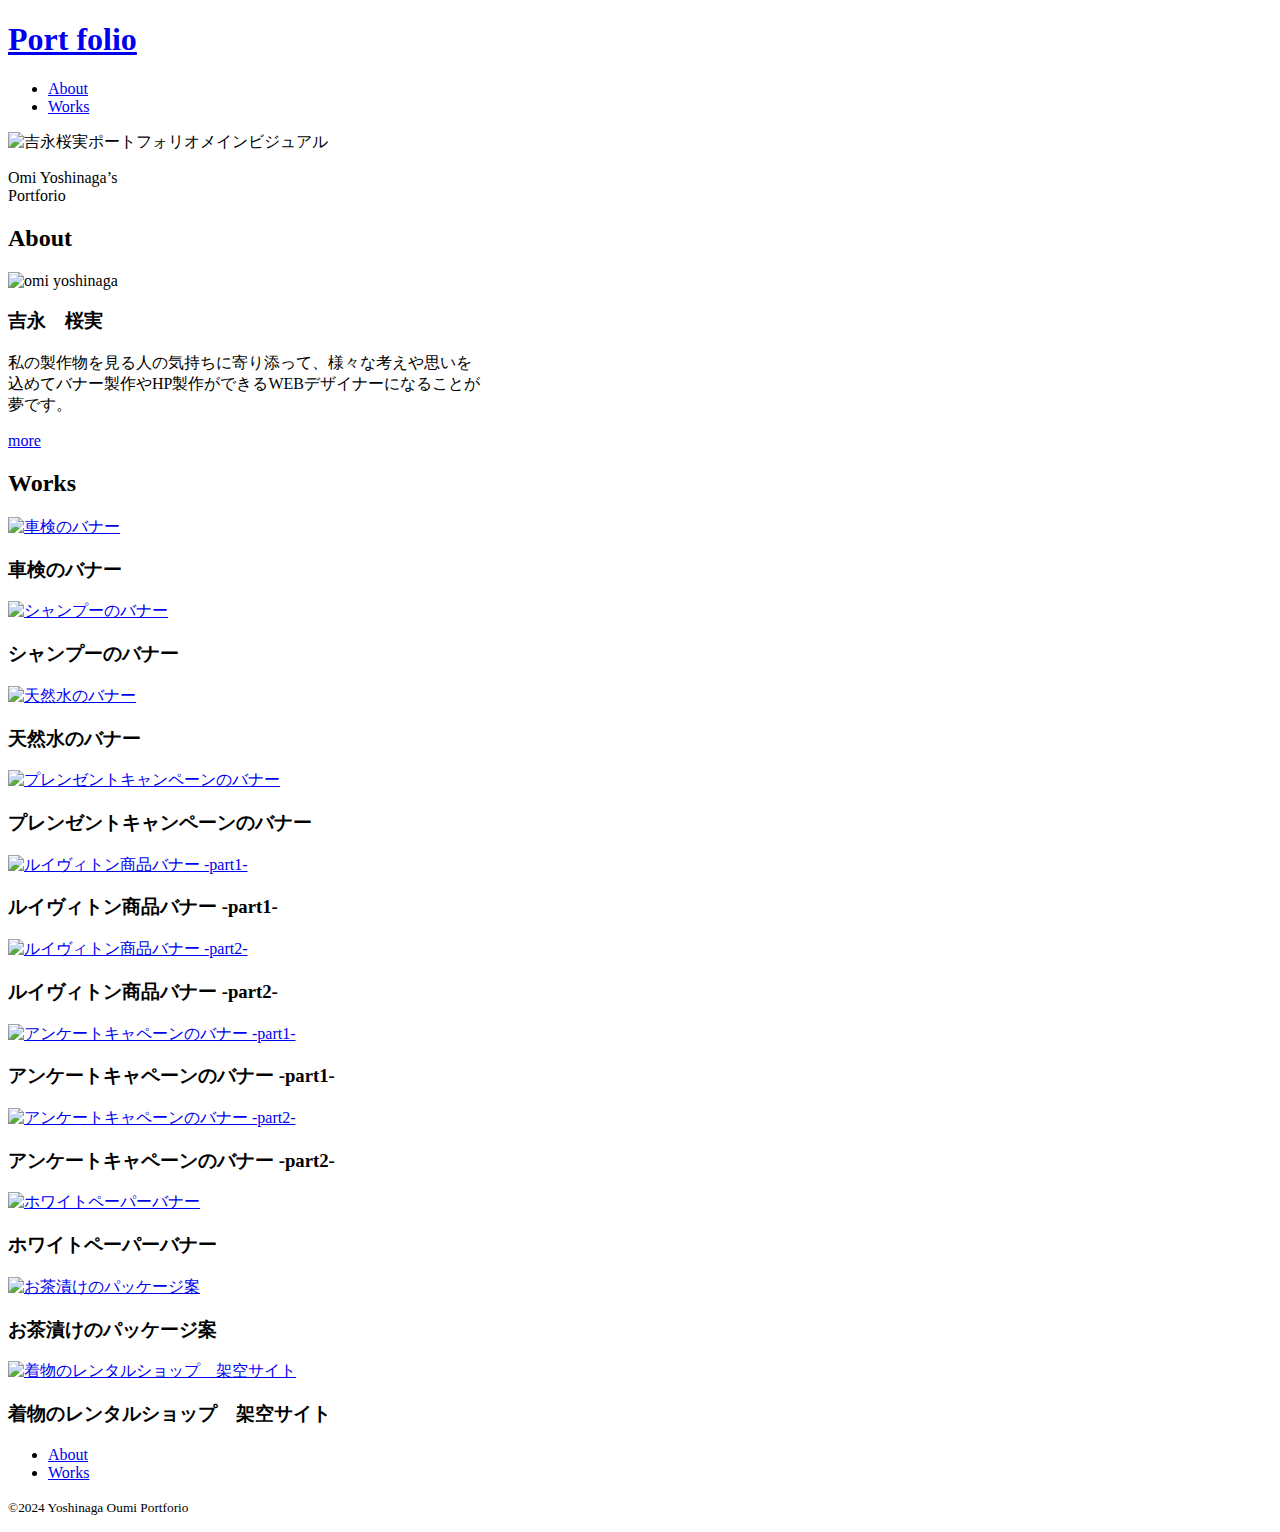
==== index.html @ c27d8c62 "Create index.html" ====
<!doctype html>
<html lang="ja">
	<head>
		<meta charset="UTF-8">
		<title>吉永桜実 ポートフォリオ</title>
		<meta name="description" content="説明文です">
		<link rel="preconnect" href="https://fonts.googleapis.com">
		<link rel="preconnect" href="https://fonts.gstatic.com" crossorigin>
		<link href="https://fonts.googleapis.com/css2?family=Noto+Sans+JP:wght@100..900&family=Shippori+Mincho+B1:wght@400;500;600;700;800&display=swap" rel="stylesheet">
		<link rel="stylesheet" href="css/reset.css">
		<link rel="stylesheet" href="css/style.css">
		
	</head>
	<body>
		<header>
			<a href="index.html"><h1>Port folio</h1></a>
			<nav>
				<ul class="nav">
					<li class="navitem"><a href="#about">About</a></li>
					<li class="navitem"><a href="#works">Works</a></li>
				</ul>
			</nav>
		</header>
		<main>
			<div class="mainvisualbox">
				<img class="mainvisual" src="img/mainvisual.png" alt="吉永桜実ポートフォリオメインビジュアル">
				<p class="mainvisualtext">
					Omi Yoshinaga’s<br>
					Portforio
				
				</p>
			</div>
		
			<section id="about">
				<h2>About</h2>
				<div class="aboutcontent">
					<img class="aboutimg" src="img/profile.png" alt="omi yoshinaga">
					<div class="abouttextbox">
						<h3 class="name">吉永　桜実</h3>
						<p class="abouttext">
											私の製作物を見る人の気持ちに寄り添って、様々な考えや思いを<br>
											込めてバナー製作やHP製作ができるWEBデザイナーになることが<br>
											夢です。<br>
											
						</p>
							<div class="aboutmore">
								<a href="page12.html">
									<div class="more"><p>more</p></div>
									<div class="arrow"></div>
								</a>
							</div>
					</div>				
				</div>	
			</section>
			<section id="works">
				<h2>Works</h2>
					<div class="workscontent">
						<div class="worksbox">
							<a href="page2.html"><img class="worksimg" src="img/bunner1.png" alt="車検のバナー"></a>
							<h3 ciass="workstitle">車検のバナー</h3>
						</div>
						<div class="worksbox">
							<a href="page3.html"><img class="worksimg" src="img/bunner2.png" alt="シャンプーのバナー"></a>
							<h3>シャンプーのバナー</h3>
						</div>
						<div class="worksbox">
							<a href="page4.html"><img class="worksimg" src="img/bunner3.png" alt="天然水のバナー"></a>
							<h3>天然水のバナー</h3>
						</div>	
					</div>
					<div class="workscontent">
						<div class="worksbox">
							<a href="page5.html"><img class="worksimg" src="img/bunner4.png" alt="プレンゼントキャンペーンのバナー"></a>
							<h3 class="workstitle3">プレンゼントキャンペーンのバナー</h3>
						</div>
						<div class="worksbox">
							<a href="page6.html"><img class="worksimg" src="img/bunner5.jpg" alt="ルイヴィトン商品バナー -part1-"></a>
							<h3>ルイヴィトン商品バナー -part1-</h3>
						</div>
						<div class="worksbox">
							<a href="page7.html"><img class="worksimg" src="img/bunner6.png" alt="ルイヴィトン商品バナー -part2-"></a>
							<h3>ルイヴィトン商品バナー -part2-</h3>
						</div>	
					</div>
					<div class="workscontent">
						<div class="worksbox">
							<a href="page8.html"><img class="worksimg" src="img/bunner7.jpg" alt="アンケートキャペーンのバナー -part1-"></a>
							<h3>アンケートキャペーンのバナー -part1-</h3>
						</div>
						<div class="worksbox">
							<a href="page9.html"><img class="worksimg" src="img/bunner8.jpg" alt="アンケートキャペーンのバナー -part2-"></a>
							<h3>アンケートキャペーンのバナー -part2-</h3>
						</div>
						<div class="worksbox">
							<a href="page10.html"><img class="worksimg" src="img/bunner9.png" alt="ホワイトペーパーバナー"></a>
							<h3 class="workstitle9">ホワイトペーパーバナー</h3>
						</div>	
					</div>
					<div class="workscontentbottom">
						<div class="worksbox-package">
							<a href="page11.html"><img class="worksimg" src="img/package.jpg" alt="お茶漬けのパッケージ案"></a>
							<h3>お茶漬けのパッケージ案</h3>
						</div>
						<div class="worksbox">
							<a href="hp/index.html"><img class="worksimg" src="img/website.png" alt="着物のレンタルショップ　架空サイト"></a>
							<h3 class="workstitle11">着物のレンタルショップ　架空サイト</h3>
						</div>
					</div>
			</section>
		</main>
		<fotter>
			<div class="footer">
				<nav>
					<ul class="footer-nav">
						<li class="footer-navitem"><a href="#about">About</a></li>
						<li class="footer-navitem"><a href="#works">Works</a></li>
					</ul>
				</nav>
				<p><small>&copy;2024 Yoshinaga Oumi Portforio</small></p>
			</div>
		</fotter>
	</body>
</html>
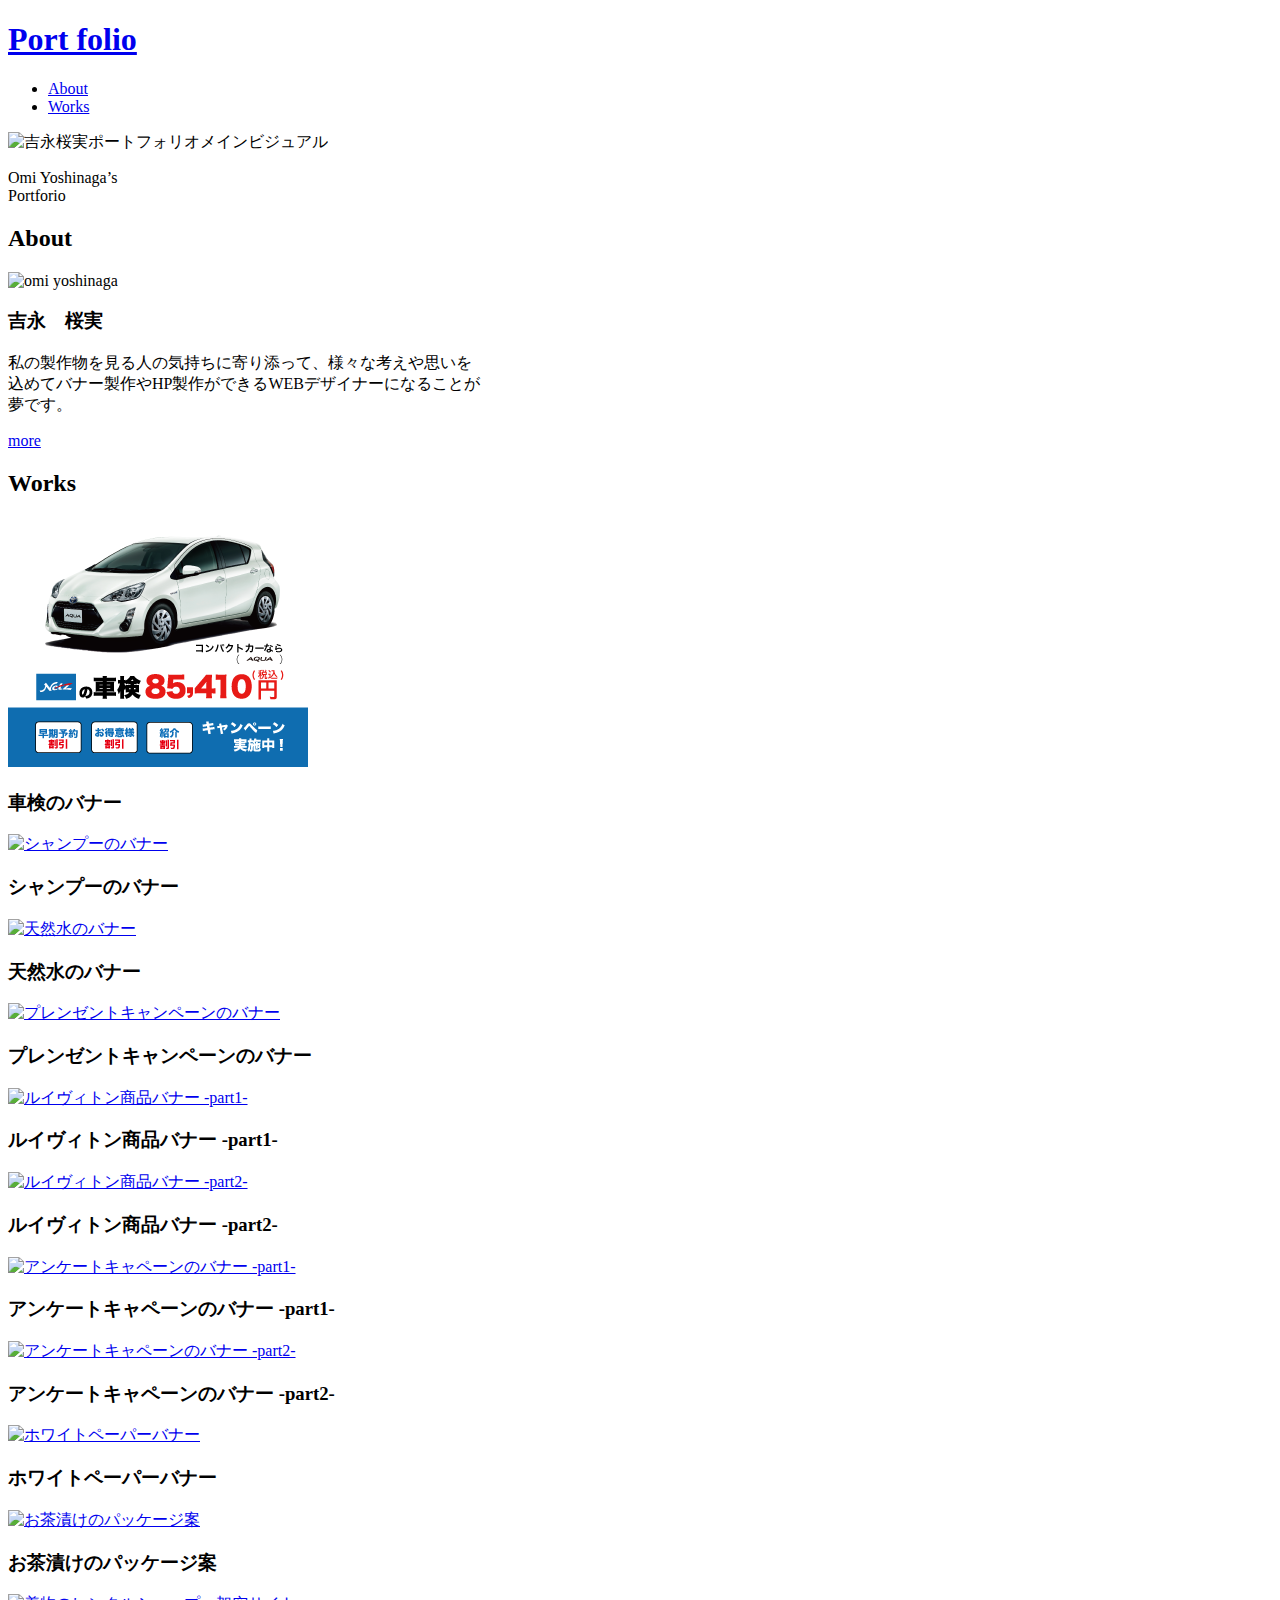
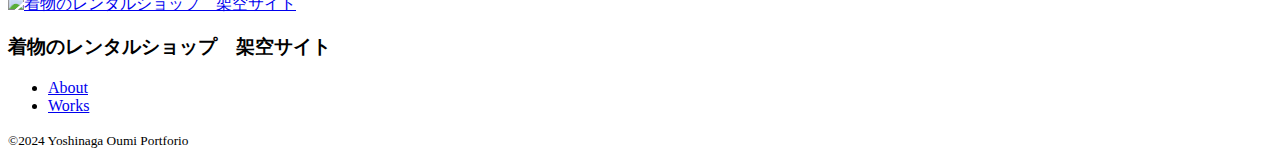
==== commit 2a873bbe: "Update index.html" ====
--- a/index.html
+++ b/index.html
@@ -56,7 +56,7 @@
 				<h2>Works</h2>
 					<div class="workscontent">
 						<div class="worksbox">
-							<a href="page2.html"><img class="worksimg" src="img/bunner1.png" alt="車検のバナー"></a>
+							<a href="page2.html"><img class="worksimg" src="bunner1.png" alt="車検のバナー"></a>
 							<h3 ciass="workstitle">車検のバナー</h3>
 						</div>
 						<div class="worksbox">
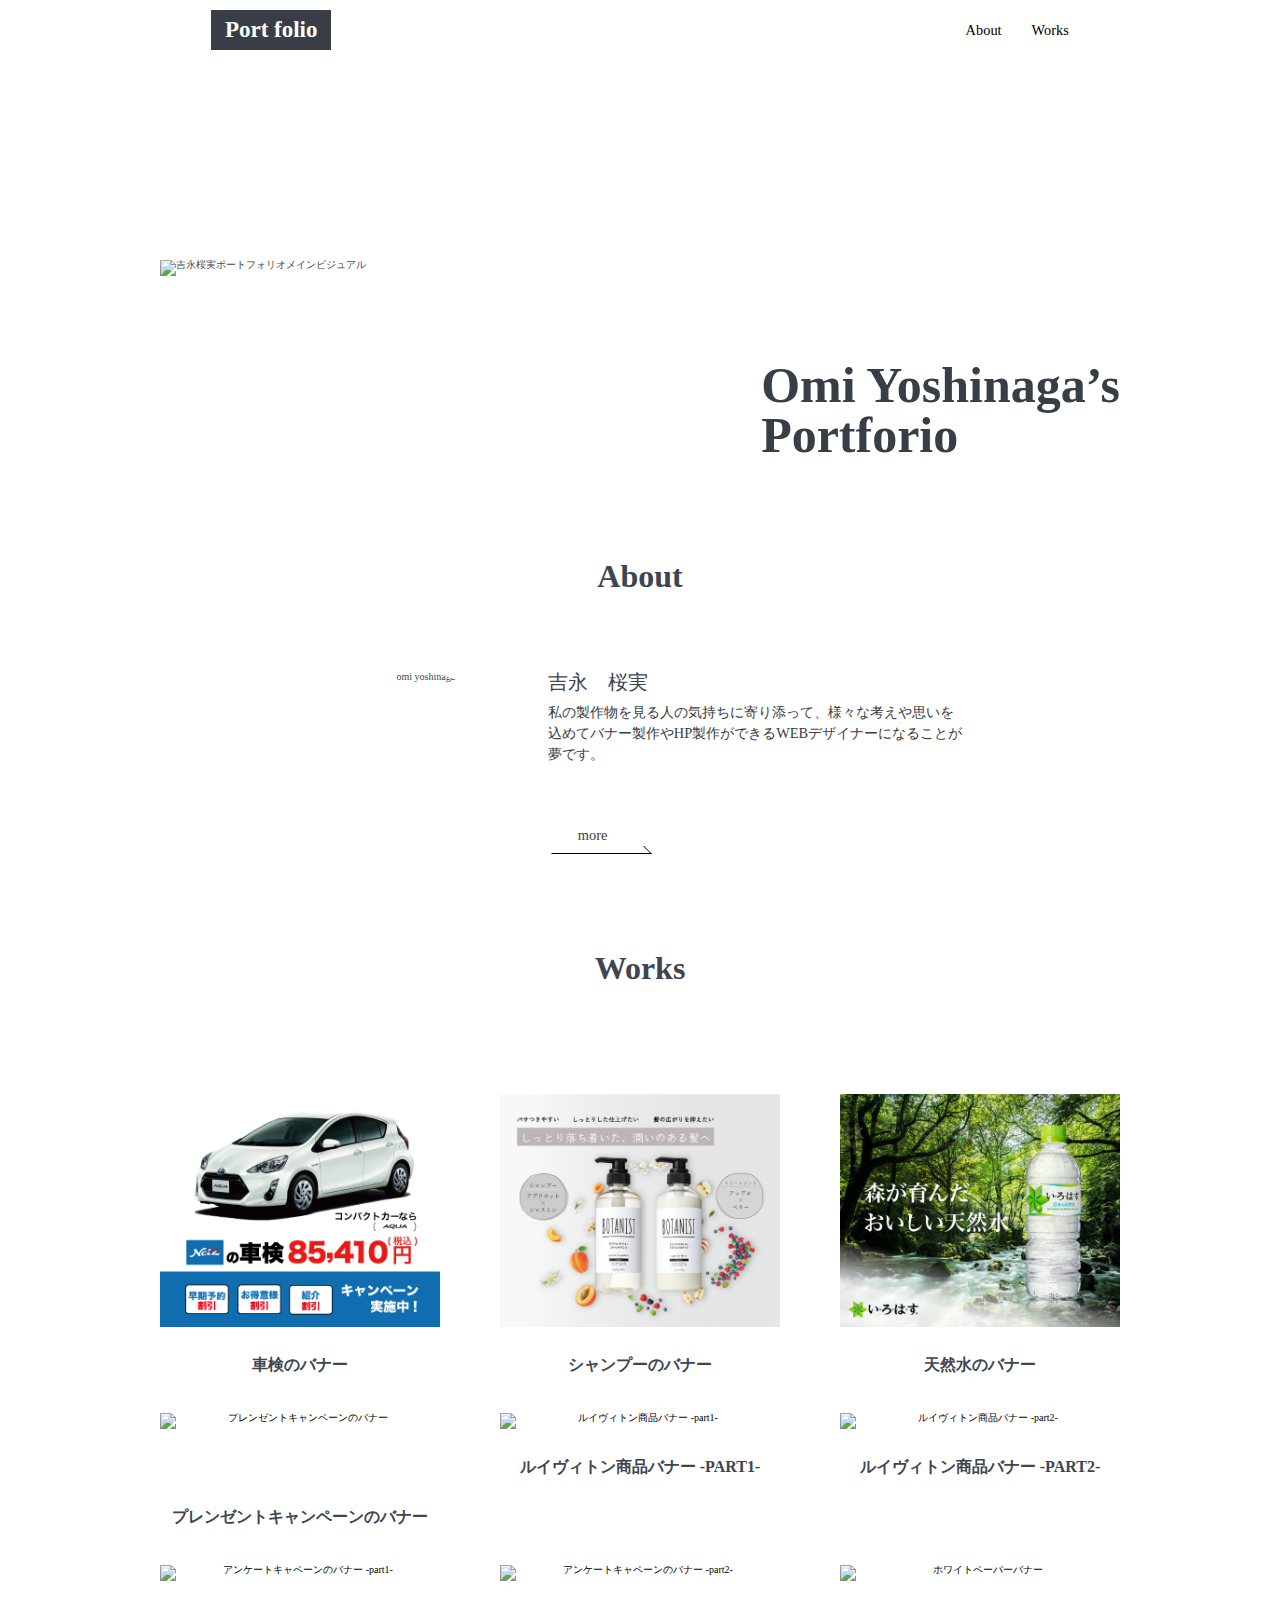
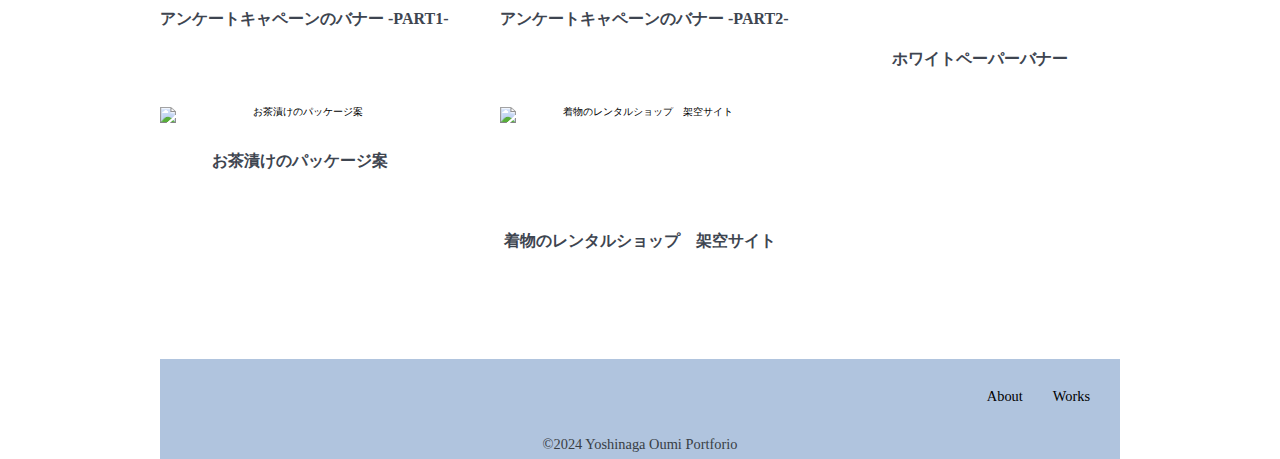
==== commit 68356146: "Update index.html" ====
--- a/index.html
+++ b/index.html
@@ -56,7 +56,7 @@
 				<h2>Works</h2>
 					<div class="workscontent">
 						<div class="worksbox">
-							<a href="page2.html"><img class="worksimg" src="bunner1.png" alt="車検のバナー"></a>
+							<a href="page2.html"><img class="worksimg" src="img/bunner1.png" alt="車検のバナー"></a>
 							<h3 ciass="workstitle">車検のバナー</h3>
 						</div>
 						<div class="worksbox">
--- a/css/style.css
+++ b/css/style.css
@@ -0,0 +1,333 @@
+@charset "UTF-8";
+
+*, *::before, *::after{
+	box-sizing: border-box;
+	margin: 0;
+	padding: 0;
+}
+
+.clearfix::after{
+content:"";
+display: block;
+clear: both;
+}
+
+html{
+	font-size: 62.5%;
+	width: 100%;
+	color: #3e4550;
+	font-family: "Noto Sans JP", sans-serif;
+	font-optical-sizing: auto;
+	font-weight:normal;
+	font-style: normal;
+}
+
+body{
+	font-family: "Hiragino Sans", "Hiragino Kaku Gothic ProN", Meiryo, "sans-serif";
+}
+
+h3{
+	font-size: 16px;
+	font-weight: bold;
+	text-transform: uppercase;
+	margin-bottom: 10px;
+	display: inline-block;
+}
+
+p{
+	font-size: 14.4px;
+	color: #383E45;
+	line-height: 21px;
+}
+
+a{
+	text-decoration: none;
+	color: #000;
+}
+
+a:hover{
+	transition-property: opacity;
+	transition-duration: 0.3s;
+	opacity: 0.7;
+}
+
+li{
+	list-style-type: none;
+}
+
+
+/*ヘッダー*/
+
+header{
+	width: 960px;
+	margin: 10px auto;
+	padding: 0% 4%;
+	display: flex;
+	justify-content: space-between;
+}
+
+h1{
+	width: 120px;
+	height: 40px;
+	background-color: #393E46;
+	color: #fff;
+	font-size: 23px;
+	text-align: center;
+	line-height: 40px;
+}
+
+h2{
+	font-size: 32px;
+	font-weight: bold;
+	text-align: center;
+	margin-bottom: 80px;
+}
+
+ul{
+	display: flex;
+	justify-content: space-between;
+	list-style: none;
+}
+
+.nav{
+	margin-left: 30px;
+	font-size: 14.4px;
+	line-height: 40px;
+}
+
+.navitem{
+	margin-left: 30px;
+}
+
+/*ヘッダー　ここまで*/
+
+/*メイン*/
+
+.mainvisualbox{
+	width: 960px;
+	display: flex;
+	margin: 0 auto 100px;
+	justify-content: space-between;
+}
+
+.mainvisual{
+	width: 500px;
+	display: block;
+	margin-top: 200px;
+}
+
+.mainvisualtext{
+	font-size: 50px;
+	line-height: 50px;
+	margin-top: 300px;
+	font-weight: bold;
+}
+
+/*メイン　ここまで*/
+
+/*about*/
+
+#about{
+	width: 960px;
+	margin: 80px auto;
+	padding: 0% 4%;
+}
+
+.name{
+	font-size: 20px;
+	font-weight: normal;
+}
+
+.aboutcontent{
+	display: flex;
+	justify-content: center;
+}
+
+.aboutimg{
+	width: 200px;
+	height: 200px;
+	border-radius: 50vw;
+	text-align: center;
+	margin-right: 30px;
+}
+
+.abouttext{
+	display: block;
+	margin-bottom: 30px;
+}
+
+.more{
+	font-size: 20px;
+	display: block;
+	margin: 60px 0 0 30px;
+}
+
+.arrow{
+	width: 100px;
+	height: 8px;
+	border-bottom: 1px solid #000;
+	border-right: 1px solid #000;
+	transform: skew(45deg);
+}
+/*about ここまで*/
+
+/*works*/
+
+.worksimg{
+	width: 	280px;
+	display: block;
+	margin: 30px 0;
+}
+
+.workscontent{
+	display: flex;
+	justify-content: space-between;
+}
+
+.workscontentbottom{
+	display: flex;
+}
+
+.worksbox-package{
+	margin-right: 60px;
+}
+
+#works{
+	width: 960px;
+	margin: 0 auto;
+	text-align: center;
+}
+
+.workstitle3{
+	margin-top: 50px;
+}
+
+.workstitle9{
+	margin-top: 40px;
+}
+
+.workstitle11{
+	margin-top: 80px;
+}
+
+/*works ここまで*/
+
+/*footer*/
+
+.footer{
+	display: block;
+	width: 960px;
+	height: 100px;
+	background-color: #b0c4de;
+	margin: 100px auto 0;
+}
+
+.footer-nav{
+	justify-content: flex-end;
+	font-size: 14.4px;
+}
+
+.footer-navitem{
+	margin:30px 30px 30px 0;
+	
+}
+
+small{
+	display: block;
+	text-align: center;
+}
+
+/*footer ここまで*/
+
+/*2ページ目〜11ページ目共通*/
+
+h4{
+	font-size: 20px;
+	font-weight: bold;
+	margin: 50px 0;
+}
+
+.bunnerimg{
+	width: 960px;
+	text-align: center;
+	margin: 50px auto;
+}
+
+.bunner{
+box-shadow: 5px 6px 5px #c0c0c0
+}
+
+.bunnertext{
+	width: 960px;
+	margin: 0 auto;
+}
+
+.bunnertexttop{
+	margin-bottom: 30px;
+}
+
+/*2ページ目〜11ページ目共通　ここまで*/
+
+/*12ページ目*/
+
+.myprofileimg{
+	display: block;
+	margin-top: 80px;
+}
+
+.myprofiletexttop{
+	display: block;	
+}
+
+.myprofiletextmiddle{
+	display: block;
+	margin-top: 20px;
+}
+
+.myprofiletextbottom{
+	display: block;
+	margin-top: 20px;
+}
+
+.myprofiletextbox{
+	margin-top: 100px;
+}
+
+.career{
+	width: 960px;
+	margin: 0 auto;
+}
+
+.careerbox{
+	display: flex;
+/*	padding: 30px 0;*/
+}
+
+.date{
+	display: block;
+	padding: 40px 40px 40px 0;
+}
+
+.samuraidate{
+	display: block;
+	padding: 40px 30.5px 40px 0;
+}
+
+.careertext{
+	display: block;
+	padding: 40px 40px 0 40px;
+	text-transform: uppercase;
+}
+
+.careertextsamurai{
+	display: block;
+	padding: 40px 40px 0 40px;
+}
+
+.border{
+	border-left: 2px solid #4682b4;
+}
+
+.samuraiborder{
+	border-left: 2px solid #4682b4;
+}
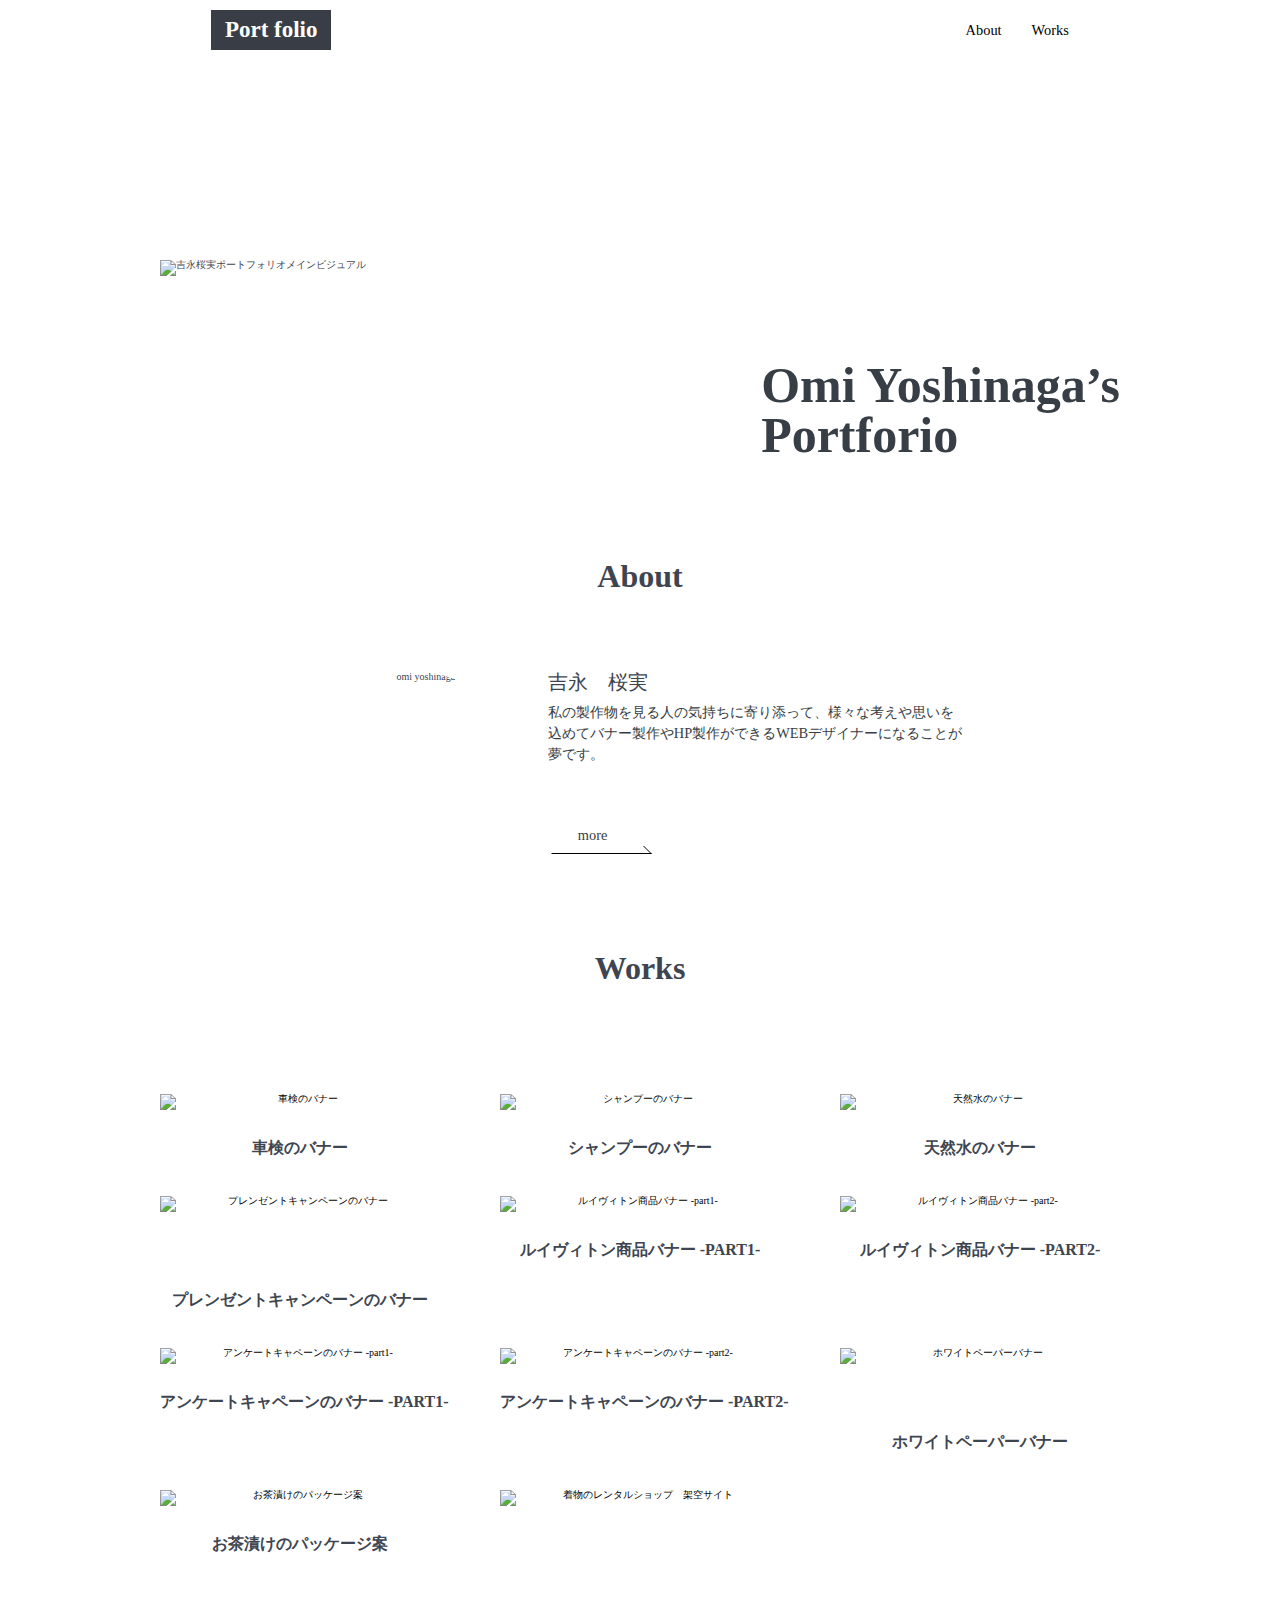
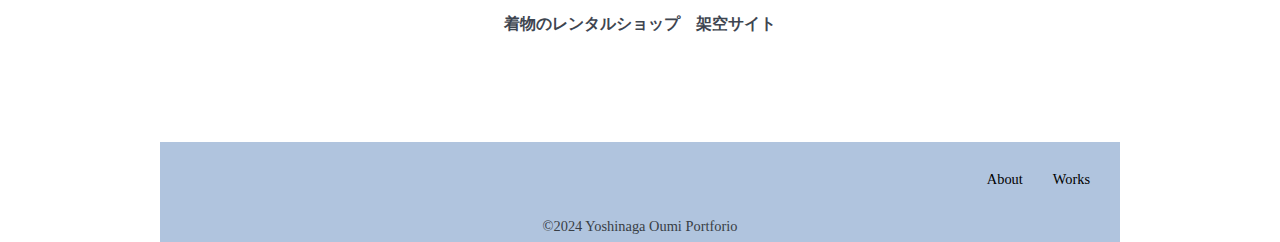
==== commit 78c1e1df: "Update index.html" ====
--- a/index.html
+++ b/index.html
@@ -23,7 +23,7 @@
 		</header>
 		<main>
 			<div class="mainvisualbox">
-				<img class="mainvisual" src="img/mainvisual.png" alt="吉永桜実ポートフォリオメインビジュアル">
+				<img class="mainvisual" src="https://github.com/yohinaga/yohinaga.github.io/blob/main/img/mainvisual.png?raw=true" alt="吉永桜実ポートフォリオメインビジュアル">
 				<p class="mainvisualtext">
 					Omi Yoshinaga’s<br>
 					Portforio
@@ -34,7 +34,7 @@
 			<section id="about">
 				<h2>About</h2>
 				<div class="aboutcontent">
-					<img class="aboutimg" src="img/profile.png" alt="omi yoshinaga">
+					<img class="aboutimg" src="https://github.com/yohinaga/yohinaga.github.io/blob/main/img/profile.png?raw=true" alt="omi yoshinaga">
 					<div class="abouttextbox">
 						<h3 class="name">吉永　桜実</h3>
 						<p class="abouttext">
@@ -56,49 +56,49 @@
 				<h2>Works</h2>
 					<div class="workscontent">
 						<div class="worksbox">
-							<a href="page2.html"><img class="worksimg" src="img/bunner1.png" alt="車検のバナー"></a>
+							<a href="page2.html"><img class="worksimg" src="https://github.com/yohinaga/yohinaga.github.io/blob/main/img/bunner1.png?raw=true" alt="車検のバナー"></a>
 							<h3 ciass="workstitle">車検のバナー</h3>
 						</div>
 						<div class="worksbox">
-							<a href="page3.html"><img class="worksimg" src="img/bunner2.png" alt="シャンプーのバナー"></a>
+							<a href="page3.html"><img class="worksimg" src="https://github.com/yohinaga/yohinaga.github.io/blob/main/img/bunner2.png?raw=true" alt="シャンプーのバナー"></a>
 							<h3>シャンプーのバナー</h3>
 						</div>
 						<div class="worksbox">
-							<a href="page4.html"><img class="worksimg" src="img/bunner3.png" alt="天然水のバナー"></a>
+							<a href="page4.html"><img class="worksimg" src="https://github.com/yohinaga/yohinaga.github.io/blob/main/img/bunner3.png?raw=true" alt="天然水のバナー"></a>
 							<h3>天然水のバナー</h3>
 						</div>	
 					</div>
 					<div class="workscontent">
 						<div class="worksbox">
-							<a href="page5.html"><img class="worksimg" src="img/bunner4.png" alt="プレンゼントキャンペーンのバナー"></a>
+							<a href="page5.html"><img class="worksimg" src="https://github.com/yohinaga/yohinaga.github.io/blob/main/img/bunner4.png?raw=true" alt="プレンゼントキャンペーンのバナー"></a>
 							<h3 class="workstitle3">プレンゼントキャンペーンのバナー</h3>
 						</div>
 						<div class="worksbox">
-							<a href="page6.html"><img class="worksimg" src="img/bunner5.jpg" alt="ルイヴィトン商品バナー -part1-"></a>
+							<a href="page6.html"><img class="worksimg" src="https://github.com/yohinaga/yohinaga.github.io/blob/main/img/bunner5.jpg?raw=true" alt="ルイヴィトン商品バナー -part1-"></a>
 							<h3>ルイヴィトン商品バナー -part1-</h3>
 						</div>
 						<div class="worksbox">
-							<a href="page7.html"><img class="worksimg" src="img/bunner6.png" alt="ルイヴィトン商品バナー -part2-"></a>
+							<a href="page7.html"><img class="worksimg" src="https://github.com/yohinaga/yohinaga.github.io/blob/main/img/bunner6.png?raw=true" alt="ルイヴィトン商品バナー -part2-"></a>
 							<h3>ルイヴィトン商品バナー -part2-</h3>
 						</div>	
 					</div>
 					<div class="workscontent">
 						<div class="worksbox">
-							<a href="page8.html"><img class="worksimg" src="img/bunner7.jpg" alt="アンケートキャペーンのバナー -part1-"></a>
+							<a href="page8.html"><img class="worksimg" src="https://github.com/yohinaga/yohinaga.github.io/blob/main/img/bunner7.jpg?raw=true" alt="アンケートキャペーンのバナー -part1-"></a>
 							<h3>アンケートキャペーンのバナー -part1-</h3>
 						</div>
 						<div class="worksbox">
-							<a href="page9.html"><img class="worksimg" src="img/bunner8.jpg" alt="アンケートキャペーンのバナー -part2-"></a>
+							<a href="page9.html"><img class="worksimg" src="https://github.com/yohinaga/yohinaga.github.io/blob/main/img/bunner8.jpg?raw=true" alt="アンケートキャペーンのバナー -part2-"></a>
 							<h3>アンケートキャペーンのバナー -part2-</h3>
 						</div>
 						<div class="worksbox">
-							<a href="page10.html"><img class="worksimg" src="img/bunner9.png" alt="ホワイトペーパーバナー"></a>
+							<a href="page10.html"><img class="worksimg" src="https://github.com/yohinaga/yohinaga.github.io/blob/main/img/bunner9.png?raw=true" alt="ホワイトペーパーバナー"></a>
 							<h3 class="workstitle9">ホワイトペーパーバナー</h3>
 						</div>	
 					</div>
 					<div class="workscontentbottom">
 						<div class="worksbox-package">
-							<a href="page11.html"><img class="worksimg" src="img/package.jpg" alt="お茶漬けのパッケージ案"></a>
+							<a href="page11.html"><img class="worksimg" src="https://github.com/yohinaga/yohinaga.github.io/blob/main/img/package.jpg?raw=true" alt="お茶漬けのパッケージ案"></a>
 							<h3>お茶漬けのパッケージ案</h3>
 						</div>
 						<div class="worksbox">
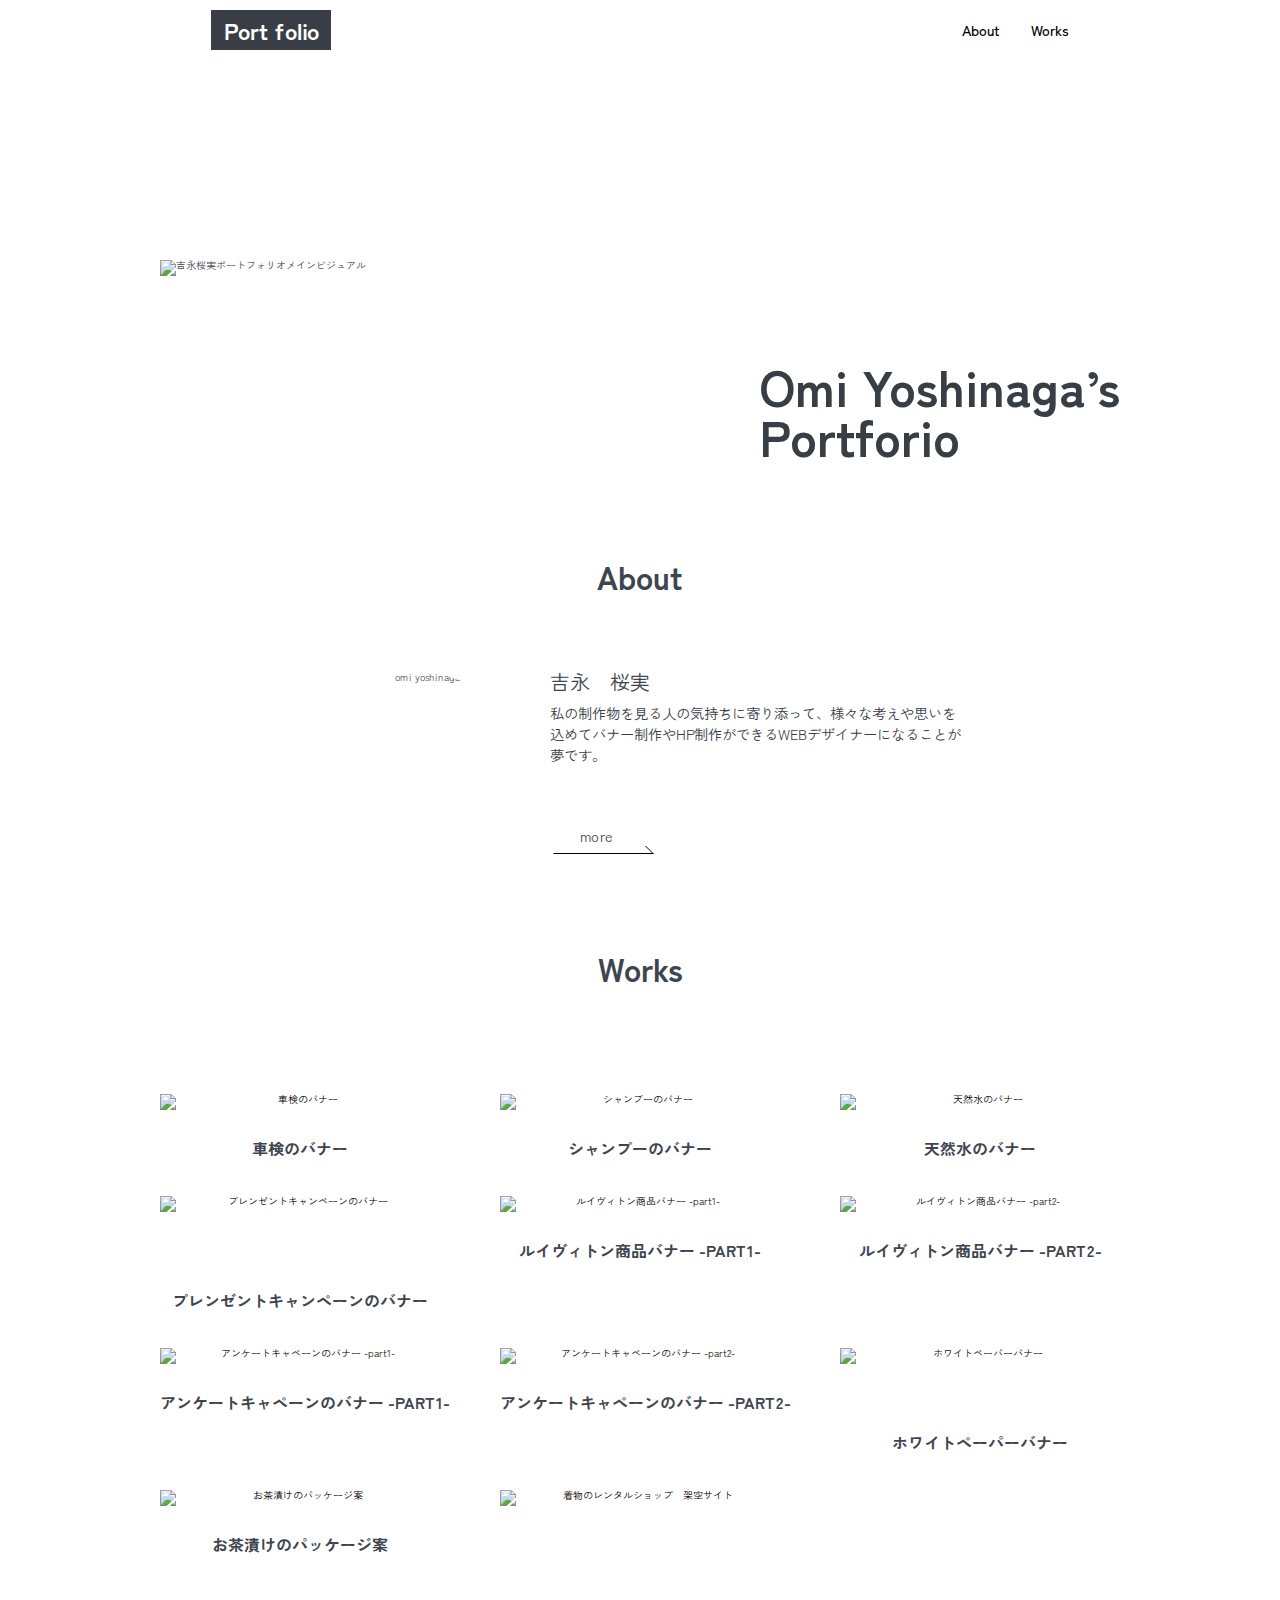
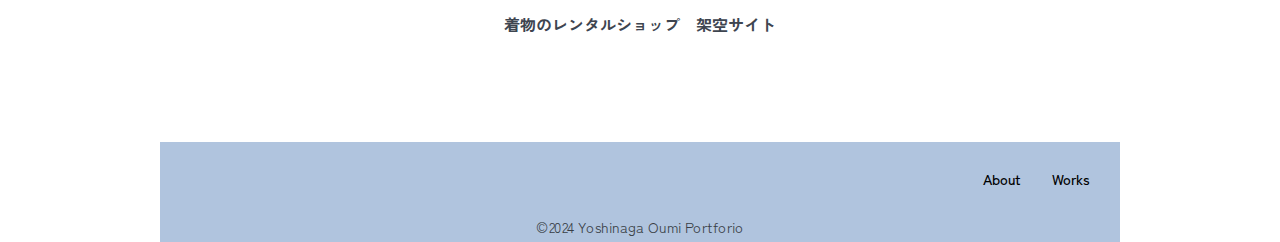
==== commit 07f4be62: "Update index.html" ====
--- a/index.html
+++ b/index.html
@@ -7,6 +7,7 @@
 		<link rel="preconnect" href="https://fonts.googleapis.com">
 		<link rel="preconnect" href="https://fonts.gstatic.com" crossorigin>
 		<link href="https://fonts.googleapis.com/css2?family=Noto+Sans+JP:wght@100..900&family=Shippori+Mincho+B1:wght@400;500;600;700;800&display=swap" rel="stylesheet">
+		<link href="https://fonts.googleapis.com/css2?family=Zen+Kaku+Gothic+New:wght@300;400;500;700;900&display=swap" rel="stylesheet">
 		<link rel="stylesheet" href="css/reset.css">
 		<link rel="stylesheet" href="css/style.css">
 		
@@ -38,8 +39,8 @@
 					<div class="abouttextbox">
 						<h3 class="name">吉永　桜実</h3>
 						<p class="abouttext">
-											私の製作物を見る人の気持ちに寄り添って、様々な考えや思いを<br>
-											込めてバナー製作やHP製作ができるWEBデザイナーになることが<br>
+											私の制作物を見る人の気持ちに寄り添って、様々な考えや思いを<br>
+											込めてバナー制作やHP制作ができるWEBデザイナーになることが<br>
 											夢です。<br>
 											
 						</p>
--- a/css/style.css
+++ b/css/style.css
@@ -16,14 +16,20 @@
 	font-size: 62.5%;
 	width: 100%;
 	color: #3e4550;
+	
+/*
 	font-family: "Noto Sans JP", sans-serif;
 	font-optical-sizing: auto;
 	font-weight:normal;
 	font-style: normal;
+*/
 }
 
 body{
-	font-family: "Hiragino Sans", "Hiragino Kaku Gothic ProN", Meiryo, "sans-serif";
+	font-family: "Zen Kaku Gothic New", sans-serif;
+  	font-weight: 400;
+  	font-style: normal;
+/*	font-family: "Hiragino Sans", "Hiragino Kaku Gothic ProN", Meiryo, "sans-serif";*/
 }
 
 h3{
@@ -97,6 +103,9 @@
 
 .navitem{
 	margin-left: 30px;
+	font-family: "Zen Kaku Gothic New", sans-serif;
+  	font-weight: 500;
+  	font-style: normal;
 }
 
 /*ヘッダー　ここまで*/
@@ -229,6 +238,9 @@
 
 .footer-navitem{
 	margin:30px 30px 30px 0;
+	font-family: "Zen Kaku Gothic New", sans-serif;
+  	font-weight: 500;
+  	font-style: normal;
 	
 }
 
@@ -270,6 +282,10 @@
 
 /*12ページ目*/
 
+span{
+	font-weight: bold;
+}
+
 .myprofileimg{
 	display: block;
 	margin-top: 80px;
@@ -290,7 +306,7 @@
 }
 
 .myprofiletextbox{
-	margin-top: 100px;
+	margin-top: 170px;
 }
 
 .career{
@@ -303,14 +319,29 @@
 /*	padding: 30px 0;*/
 }
 
-.date{
+.nichiidate{
 	display: block;
 	padding: 40px 40px 40px 0;
 }
 
+.heiseidate{
+	display: block;
+	padding: 40px 40.5px 40px 0;
+}
+
+.emplosdate{
+	display: block;
+	padding: 40px 40.5px 40px 0;
+}
+
 .samuraidate{
 	display: block;
-	padding: 40px 30.5px 40px 0;
+	padding: 40px 34px 40px 0;
+}
+
+.cosmodate{
+	display: block;
+	padding: 40px 39px 40px 0;
 }
 
 .careertext{
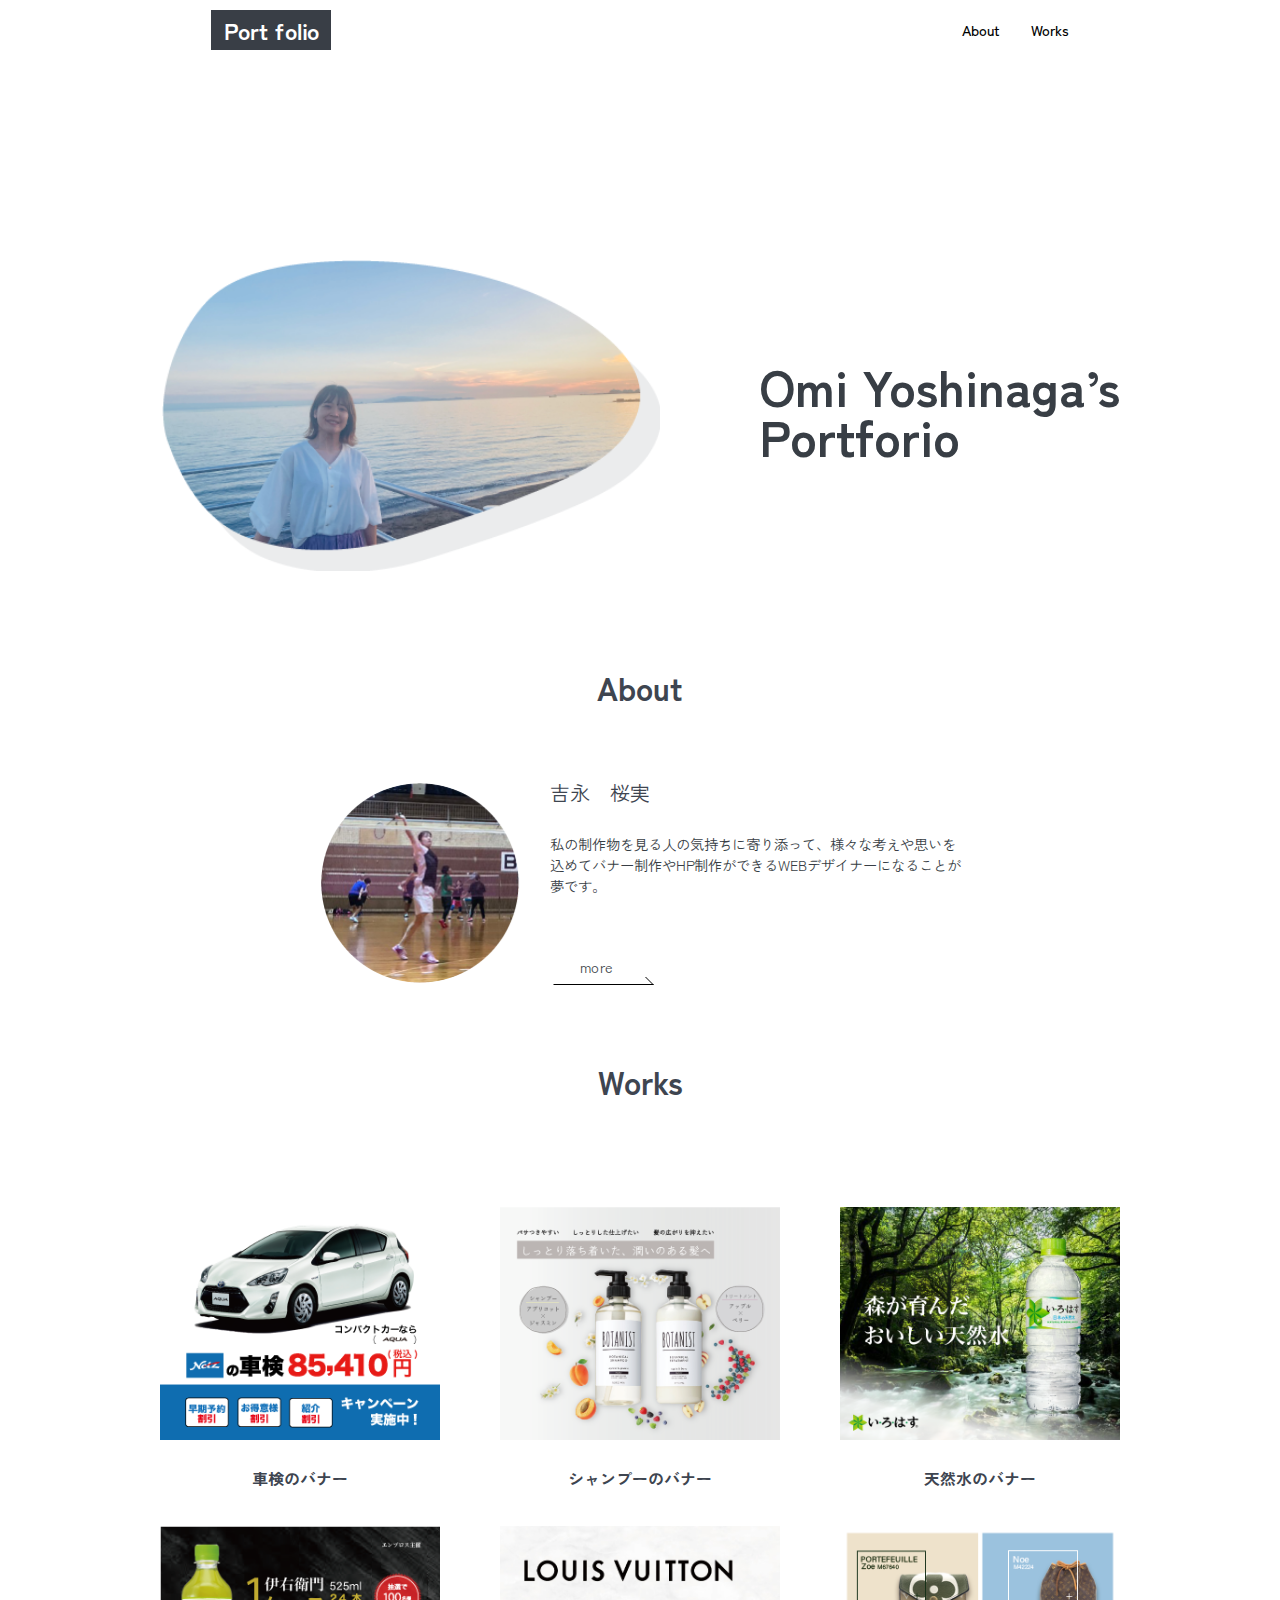
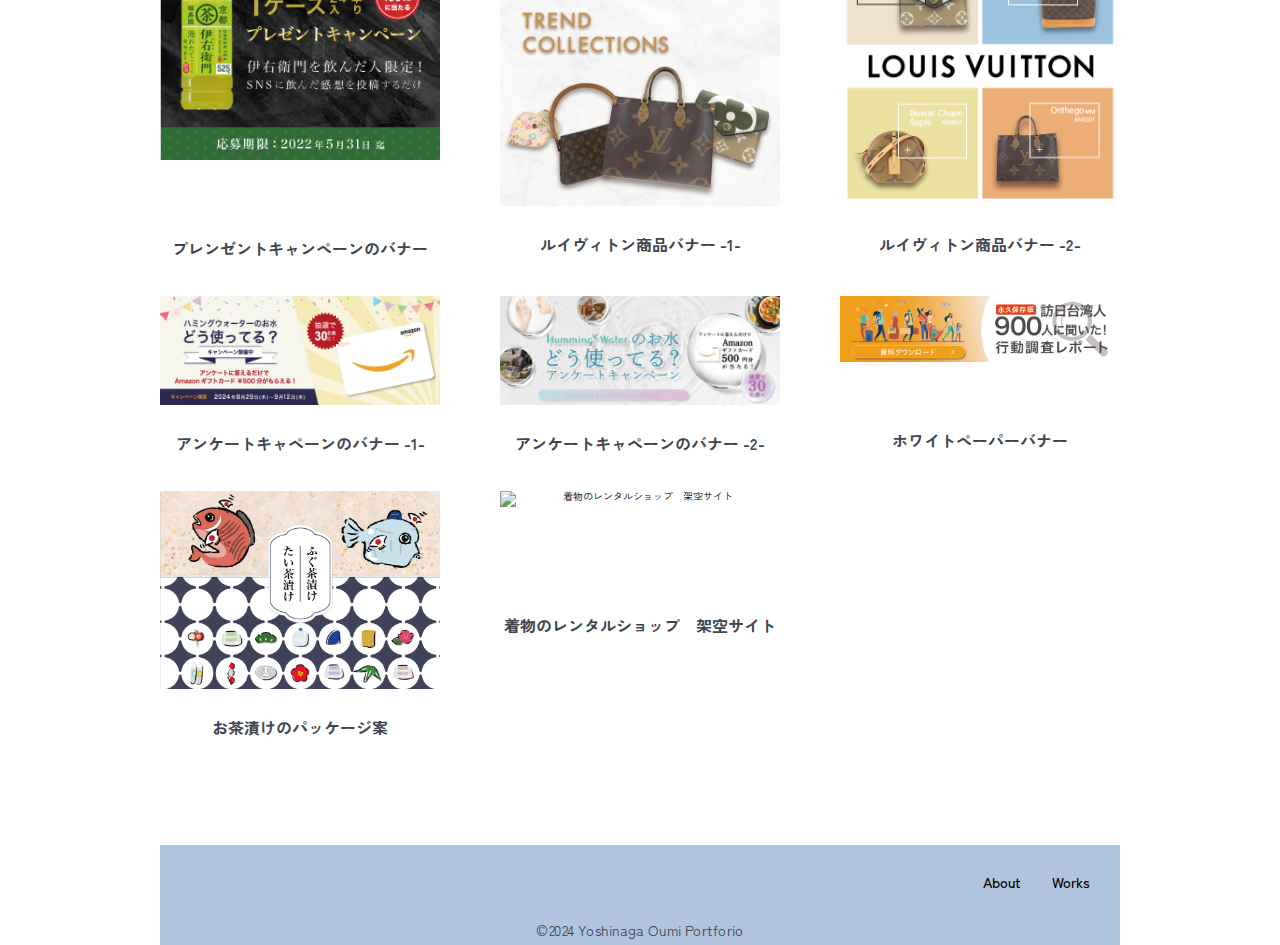
==== commit b2ee538b: "Update index.html" ====
--- a/index.html
+++ b/index.html
@@ -3,7 +3,7 @@
 	<head>
 		<meta charset="UTF-8">
 		<title>吉永桜実 ポートフォリオ</title>
-		<meta name="description" content="説明文です">
+		<meta name="description" content="吉永桜実・就活用のポートフォリオです">
 		<link rel="preconnect" href="https://fonts.googleapis.com">
 		<link rel="preconnect" href="https://fonts.gstatic.com" crossorigin>
 		<link href="https://fonts.googleapis.com/css2?family=Noto+Sans+JP:wght@100..900&family=Shippori+Mincho+B1:wght@400;500;600;700;800&display=swap" rel="stylesheet">
@@ -24,7 +24,7 @@
 		</header>
 		<main>
 			<div class="mainvisualbox">
-				<img class="mainvisual" src="https://github.com/yohinaga/yohinaga.github.io/blob/main/img/mainvisual.png?raw=true" alt="吉永桜実ポートフォリオメインビジュアル">
+				<img class="mainvisual" src="img/mainvisual.png" alt="吉永桜実ポートフォリオメインビジュアル">
 				<p class="mainvisualtext">
 					Omi Yoshinaga’s<br>
 					Portforio
@@ -35,7 +35,7 @@
 			<section id="about">
 				<h2>About</h2>
 				<div class="aboutcontent">
-					<img class="aboutimg" src="https://github.com/yohinaga/yohinaga.github.io/blob/main/img/profile.png?raw=true" alt="omi yoshinaga">
+					<img class="aboutimg" src="img/profile.png" alt="omi yoshinaga">
 					<div class="abouttextbox">
 						<h3 class="name">吉永　桜実</h3>
 						<p class="abouttext">
@@ -57,49 +57,49 @@
 				<h2>Works</h2>
 					<div class="workscontent">
 						<div class="worksbox">
-							<a href="page2.html"><img class="worksimg" src="https://github.com/yohinaga/yohinaga.github.io/blob/main/img/bunner1.png?raw=true" alt="車検のバナー"></a>
+							<a href="page2.html"><img class="worksimg" src="img/bunner1.png" alt="車検のバナー"></a>
 							<h3 ciass="workstitle">車検のバナー</h3>
 						</div>
 						<div class="worksbox">
-							<a href="page3.html"><img class="worksimg" src="https://github.com/yohinaga/yohinaga.github.io/blob/main/img/bunner2.png?raw=true" alt="シャンプーのバナー"></a>
+							<a href="page3.html"><img class="worksimg" src="img/bunner2.png" alt="シャンプーのバナー"></a>
 							<h3>シャンプーのバナー</h3>
 						</div>
 						<div class="worksbox">
-							<a href="page4.html"><img class="worksimg" src="https://github.com/yohinaga/yohinaga.github.io/blob/main/img/bunner3.png?raw=true" alt="天然水のバナー"></a>
+							<a href="page4.html"><img class="worksimg" src="img/bunner3.png" alt="天然水のバナー"></a>
 							<h3>天然水のバナー</h3>
 						</div>	
 					</div>
 					<div class="workscontent">
 						<div class="worksbox">
-							<a href="page5.html"><img class="worksimg" src="https://github.com/yohinaga/yohinaga.github.io/blob/main/img/bunner4.png?raw=true" alt="プレンゼントキャンペーンのバナー"></a>
+							<a href="page5.html"><img class="worksimg" src="img/bunner4.png" alt="プレンゼントキャンペーンのバナー"></a>
 							<h3 class="workstitle3">プレンゼントキャンペーンのバナー</h3>
 						</div>
 						<div class="worksbox">
-							<a href="page6.html"><img class="worksimg" src="https://github.com/yohinaga/yohinaga.github.io/blob/main/img/bunner5.jpg?raw=true" alt="ルイヴィトン商品バナー -part1-"></a>
-							<h3>ルイヴィトン商品バナー -part1-</h3>
+							<a href="page6.html"><img class="worksimg" src="img/bunner5.jpg" alt="ルイヴィトン商品バナー -part1-"></a>
+							<h3>ルイヴィトン商品バナー -1-</h3>
 						</div>
 						<div class="worksbox">
-							<a href="page7.html"><img class="worksimg" src="https://github.com/yohinaga/yohinaga.github.io/blob/main/img/bunner6.png?raw=true" alt="ルイヴィトン商品バナー -part2-"></a>
-							<h3>ルイヴィトン商品バナー -part2-</h3>
+							<a href="page7.html"><img class="worksimg" src="img/bunner6.png" alt="ルイヴィトン商品バナー -part2-"></a>
+							<h3>ルイヴィトン商品バナー -2-</h3>
 						</div>	
 					</div>
 					<div class="workscontent">
 						<div class="worksbox">
-							<a href="page8.html"><img class="worksimg" src="https://github.com/yohinaga/yohinaga.github.io/blob/main/img/bunner7.jpg?raw=true" alt="アンケートキャペーンのバナー -part1-"></a>
-							<h3>アンケートキャペーンのバナー -part1-</h3>
+							<a href="page8.html"><img class="worksimg" src="img/bunner7.jpg" alt="アンケートキャペーンのバナー -part1-"></a>
+							<h3>アンケートキャペーンのバナー -1-</h3>
 						</div>
 						<div class="worksbox">
-							<a href="page9.html"><img class="worksimg" src="https://github.com/yohinaga/yohinaga.github.io/blob/main/img/bunner8.jpg?raw=true" alt="アンケートキャペーンのバナー -part2-"></a>
-							<h3>アンケートキャペーンのバナー -part2-</h3>
+							<a href="page9.html"><img class="worksimg" src="img/bunner8.jpg" alt="アンケートキャペーンのバナー -part2-"></a>
+							<h3>アンケートキャペーンのバナー -2-</h3>
 						</div>
 						<div class="worksbox">
-							<a href="page10.html"><img class="worksimg" src="https://github.com/yohinaga/yohinaga.github.io/blob/main/img/bunner9.png?raw=true" alt="ホワイトペーパーバナー"></a>
+							<a href="page10.html"><img class="worksimg" src="img/bunner9.png" alt="ホワイトペーパーバナー"></a>
 							<h3 class="workstitle9">ホワイトペーパーバナー</h3>
 						</div>	
 					</div>
 					<div class="workscontentbottom">
 						<div class="worksbox-package">
-							<a href="page11.html"><img class="worksimg" src="https://github.com/yohinaga/yohinaga.github.io/blob/main/img/package.jpg?raw=true" alt="お茶漬けのパッケージ案"></a>
+							<a href="page11.html"><img class="worksimg" src="img/package.jpg" alt="お茶漬けのパッケージ案"></a>
 							<h3>お茶漬けのパッケージ案</h3>
 						</div>
 						<div class="worksbox">
@@ -122,5 +122,3 @@
 		</fotter>
 	</body>
 </html>
-
-
--- a/css/style.css
+++ b/css/style.css
@@ -278,9 +278,52 @@
 	margin-bottom: 30px;
 }
 
+.arrows{
+	width: 960px;
+	display: flex;
+	margin: 0 auto;
+	justify-content: space-between;
+}
+
+.prevew{
+	font-size: 20px;
+	display: block;
+	margin: 60px 0 0 30px;
+}
+
+.nextonly{
+	margin: 0 0 0 auto;
+}
+
+.next{
+	font-size: 20px;
+	display: block;
+	margin: 60px 0 0 30px;
+}
+
+.arrow{
+	width: 100px;
+	height: 8px;
+	border-bottom: 1px solid #000;
+	border-right: 1px solid #000;
+	transform: skew(45deg);
+}
+
+.arrowleft{
+	width: 100px;
+	height: 8px;
+	border-bottom: 1px solid #000;
+	border-left: 1px solid #000;
+	transform: skew(325deg);
+}
+
 /*2ページ目〜11ページ目共通　ここまで*/
 
 /*12ページ目*/
+
+.name{
+	margin-bottom: 30px;
+}
 
 span{
 	font-weight: bold;
@@ -306,7 +349,7 @@
 }
 
 .myprofiletextbox{
-	margin-top: 170px;
+	margin-top: 130px;
 }
 
 .career{
